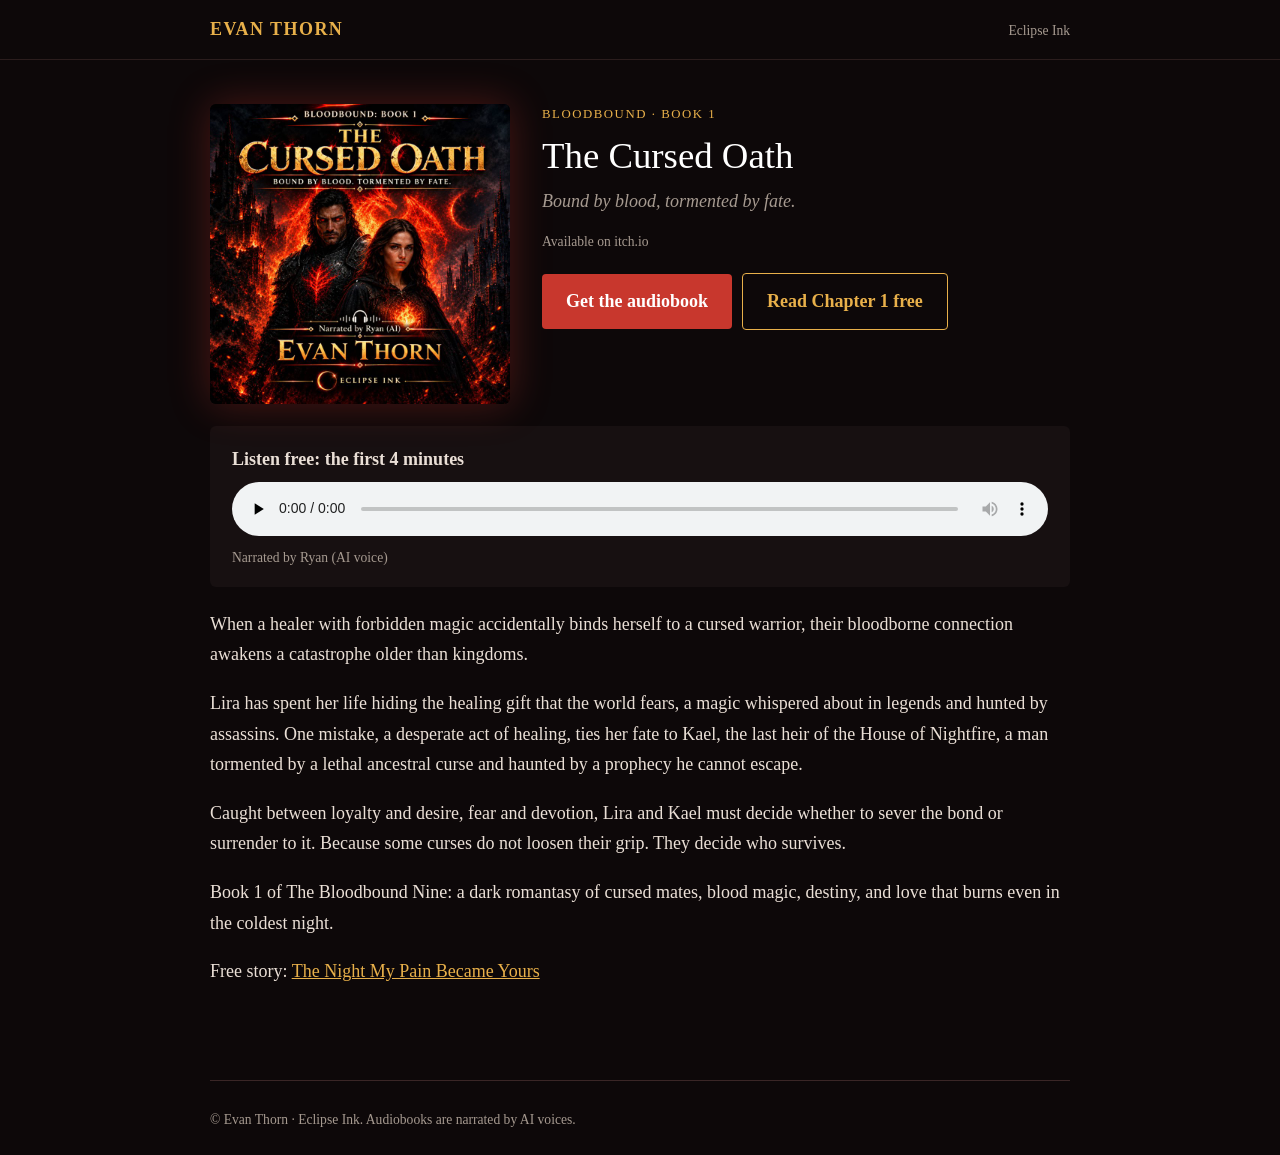
==== the-cursed-oath/index.html @ 76b30fba "Add files via upload" ====
<!doctype html><html lang="en"><head><meta charset="utf-8">
<meta name="viewport" content="width=device-width,initial-scale=1">
<title>The Cursed Oath (Bloodbound, Book 1) by Evan Thorn</title><meta name="description" content="Bound by blood, tormented by fate.">
<meta property="og:title" content="The Cursed Oath (Bloodbound, Book 1) by Evan Thorn"><meta property="og:description" content="Bound by blood, tormented by fate.">
<link rel="stylesheet" href="../style.css"></head><body>
<header class="site"><div class="wrap"><a href="../index.html">Evan Thorn</a><span class="small">Eclipse Ink</span></div></header>
<main class="wrap"><div class="book"><img src="cover.jpg" alt="The Cursed Oath cover">
<div class="info"><div class="series">Bloodbound · Book 1</div><h1>The Cursed Oath</h1>
<div class="tag">Bound by blood, tormented by fate.</div><p class="small">Available on itch.io</p>
<a class="btn" href="https://eclipse-ink.itch.io/the-cursed-oath-audiobook-bloodbound-book-1?utm_source=site&amp;utm_medium=bookpage&amp;utm_campaign=the-cursed-oath">Get the audiobook</a><a class="btn alt" href="chapter-1/index.html">Read Chapter 1 free</a></div></div>
<div class="box"><b>Listen free: the first 4 minutes</b><audio controls preload="none" src="sample.mp3"></audio><div class="small">Narrated by Ryan (AI voice)</div></div><p>When a healer with forbidden magic accidentally binds herself to a cursed warrior, their bloodborne connection awakens a catastrophe older than kingdoms.</p><p>Lira has spent her life hiding the healing gift that the world fears, a magic whispered about in legends and hunted by assassins. One mistake, a desperate act of healing, ties her fate to Kael, the last heir of the House of Nightfire, a man tormented by a lethal ancestral curse and haunted by a prophecy he cannot escape.</p><p>Caught between loyalty and desire, fear and devotion, Lira and Kael must decide whether to sever the bond or surrender to it. Because some curses do not loosen their grip. They decide who survives.</p><p>Book 1 of The Bloodbound Nine: a dark romantasy of cursed mates, blood magic, destiny, and love that burns even in the coldest night.</p><p>Free story: <a href="../stories/the-night-my-pain-became-yours/index.html">The Night My Pain Became Yours</a></p></main>
<footer class="wrap"><hr>© Evan Thorn · Eclipse Ink. Audiobooks are narrated by AI voices.</footer></body></html>
---- style.css ----
:root{--bg:#0d0809;--card:#171011;--gold:#e8b04a;--red:#c8372d;--text:#eadfd6;--mute:#a69a90}
*{box-sizing:border-box}body{margin:0;background:var(--bg);color:var(--text);font:18px/1.7 Georgia,'Times New Roman',serif}
a{color:var(--gold)}.wrap{max-width:900px;margin:0 auto;padding:24px 20px}
header.site{border-bottom:1px solid #2b1d1d}header.site .wrap{display:flex;justify-content:space-between;align-items:baseline;padding:14px 20px}
header.site a{text-decoration:none;font-weight:bold;letter-spacing:.08em;text-transform:uppercase}
h1,h2,h3{font-weight:normal;line-height:1.25;color:#fff}h1{font-size:2.3rem;margin:.2em 0}
.series{color:var(--gold);letter-spacing:.12em;text-transform:uppercase;font-size:.8rem}
.tag{font-style:italic;color:var(--mute)}.book{display:flex;gap:32px;flex-wrap:wrap;margin:20px 0}
.book img{width:300px;max-width:100%;height:auto;border-radius:6px;box-shadow:0 0 40px #c8372d55}.book .info{flex:1;min-width:260px}
.btn{display:inline-block;background:var(--red);color:#fff;padding:12px 24px;border-radius:4px;text-decoration:none;font-weight:bold;margin:6px 10px 6px 0}
.btn.alt{background:transparent;border:1px solid var(--gold);color:var(--gold)}.box{background:var(--card);padding:18px 22px;border-radius:6px;margin:22px 0}
audio{width:100%;margin-top:8px}.small{font-size:.85rem;color:var(--mute)}hr{border:0;border-top:1px solid #3a2626;margin:2em 0}
article p{margin:0 0 1em}article h3{margin:1.6em 0 .6em;color:var(--gold)}
.cards{display:grid;grid-template-columns:repeat(auto-fill,minmax(220px,1fr));gap:22px}.cards a{text-decoration:none;color:var(--text)}
.cards img{width:100%;height:auto;border-radius:6px}input[type=email]{padding:10px;font-size:1rem;width:260px;max-width:100%}
button{padding:10px 18px;font-size:1rem;background:var(--gold);border:0;border-radius:4px;cursor:pointer}footer{color:var(--mute);font-size:.85rem}
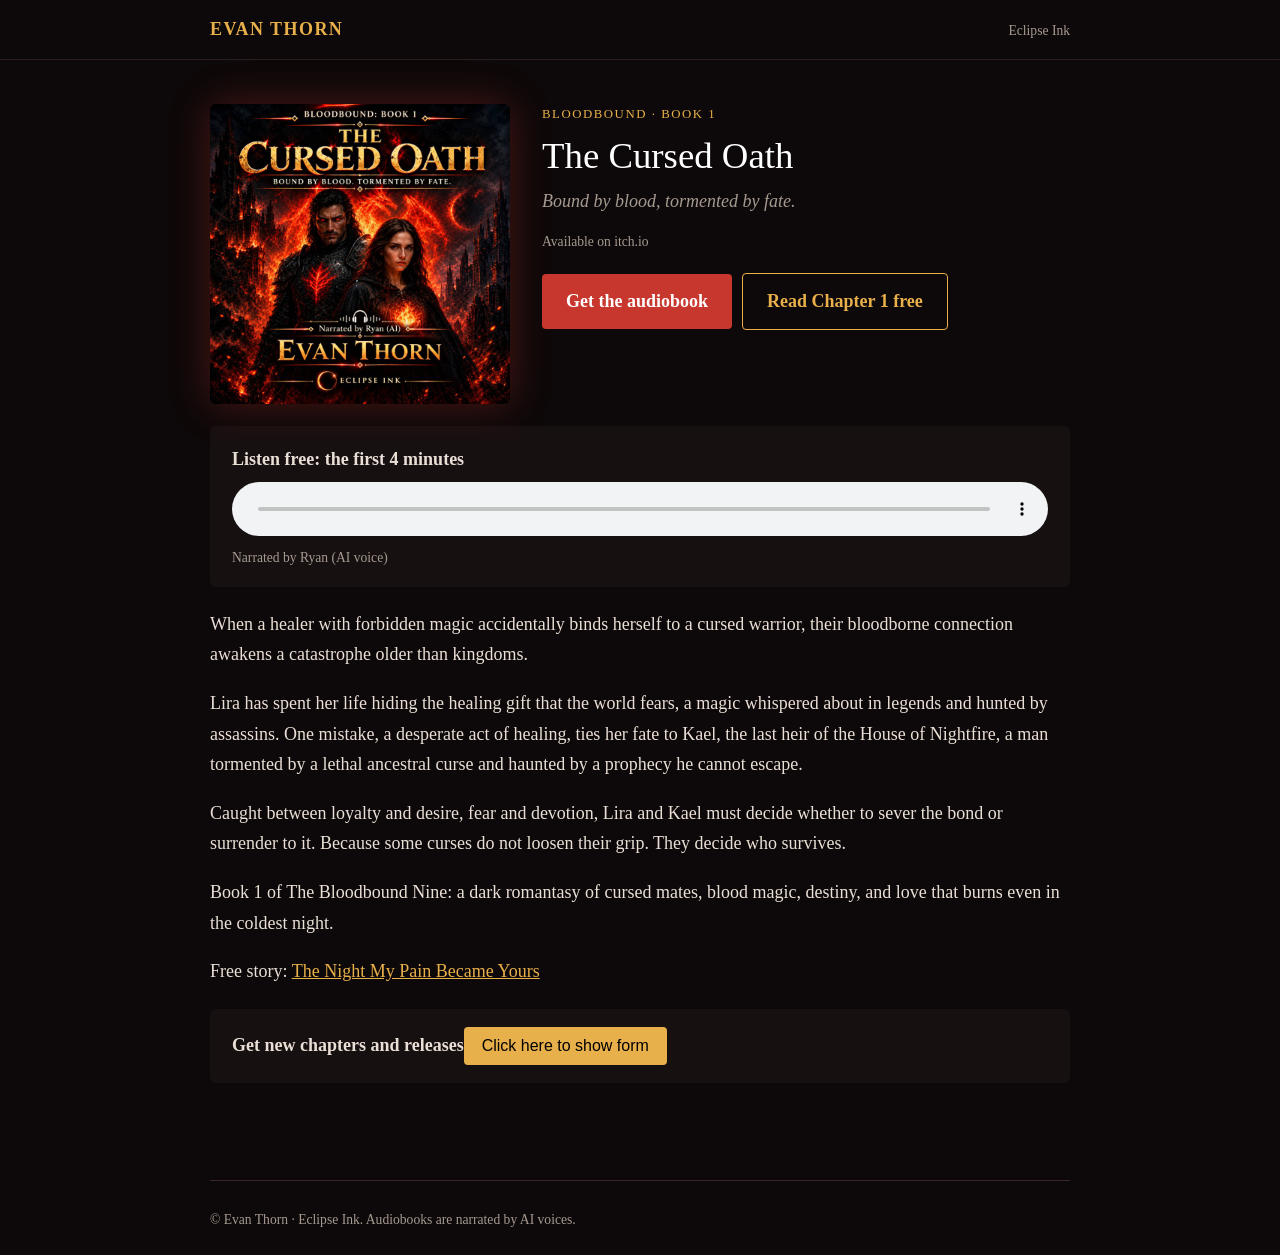
==== commit 95e7aa73: "Add files via upload" ====
--- a/the-cursed-oath/index.html
+++ b/the-cursed-oath/index.html
@@ -2,11 +2,19 @@
 <meta name="viewport" content="width=device-width,initial-scale=1">
 <title>The Cursed Oath (Bloodbound, Book 1) by Evan Thorn</title><meta name="description" content="Bound by blood, tormented by fate.">
 <meta property="og:title" content="The Cursed Oath (Bloodbound, Book 1) by Evan Thorn"><meta property="og:description" content="Bound by blood, tormented by fate.">
-<link rel="stylesheet" href="../style.css"></head><body>
+<link rel="stylesheet" href="../style.css"><!-- MailerLite Universal -->
+<script>
+    (function(w,d,e,u,f,l,n){w[f]=w[f]||function(){(w[f].q=w[f].q||[])
+    .push(arguments);},l=d.createElement(e),l.async=1,l.src=u,
+    n=d.getElementsByTagName(e)[0],n.parentNode.insertBefore(l,n);})
+    (window,document,'script','https://assets.mailerlite.com/js/universal.js','ml');
+    ml('account', '2454336');
+</script>
+<!-- End MailerLite Universal --></head><body>
 <header class="site"><div class="wrap"><a href="../index.html">Evan Thorn</a><span class="small">Eclipse Ink</span></div></header>
 <main class="wrap"><div class="book"><img src="cover.jpg" alt="The Cursed Oath cover">
 <div class="info"><div class="series">Bloodbound · Book 1</div><h1>The Cursed Oath</h1>
 <div class="tag">Bound by blood, tormented by fate.</div><p class="small">Available on itch.io</p>
 <a class="btn" href="https://eclipse-ink.itch.io/the-cursed-oath-audiobook-bloodbound-book-1?utm_source=site&amp;utm_medium=bookpage&amp;utm_campaign=the-cursed-oath">Get the audiobook</a><a class="btn alt" href="chapter-1/index.html">Read Chapter 1 free</a></div></div>
-<div class="box"><b>Listen free: the first 4 minutes</b><audio controls preload="none" src="sample.mp3"></audio><div class="small">Narrated by Ryan (AI voice)</div></div><p>When a healer with forbidden magic accidentally binds herself to a cursed warrior, their bloodborne connection awakens a catastrophe older than kingdoms.</p><p>Lira has spent her life hiding the healing gift that the world fears, a magic whispered about in legends and hunted by assassins. One mistake, a desperate act of healing, ties her fate to Kael, the last heir of the House of Nightfire, a man tormented by a lethal ancestral curse and haunted by a prophecy he cannot escape.</p><p>Caught between loyalty and desire, fear and devotion, Lira and Kael must decide whether to sever the bond or surrender to it. Because some curses do not loosen their grip. They decide who survives.</p><p>Book 1 of The Bloodbound Nine: a dark romantasy of cursed mates, blood magic, destiny, and love that burns even in the coldest night.</p><p>Free story: <a href="../stories/the-night-my-pain-became-yours/index.html">The Night My Pain Became Yours</a></p></main>
+<div class="box"><b>Listen free: the first 4 minutes</b><audio controls preload="none" src="sample.mp3"></audio><div class="small">Narrated by Ryan (AI voice)</div></div><p>When a healer with forbidden magic accidentally binds herself to a cursed warrior, their bloodborne connection awakens a catastrophe older than kingdoms.</p><p>Lira has spent her life hiding the healing gift that the world fears, a magic whispered about in legends and hunted by assassins. One mistake, a desperate act of healing, ties her fate to Kael, the last heir of the House of Nightfire, a man tormented by a lethal ancestral curse and haunted by a prophecy he cannot escape.</p><p>Caught between loyalty and desire, fear and devotion, Lira and Kael must decide whether to sever the bond or surrender to it. Because some curses do not loosen their grip. They decide who survives.</p><p>Book 1 of The Bloodbound Nine: a dark romantasy of cursed mates, blood magic, destiny, and love that burns even in the coldest night.</p><p>Free story: <a href="../stories/the-night-my-pain-became-yours/index.html">The Night My Pain Became Yours</a></p><div class="box"><b>Get new chapters and releases</b><button class="ml-onclick-form" onclick="ml('show', 'gPEW6s', true)">Click here to show form</button></div></main>
 <footer class="wrap"><hr>© Evan Thorn · Eclipse Ink. Audiobooks are narrated by AI voices.</footer></body></html>
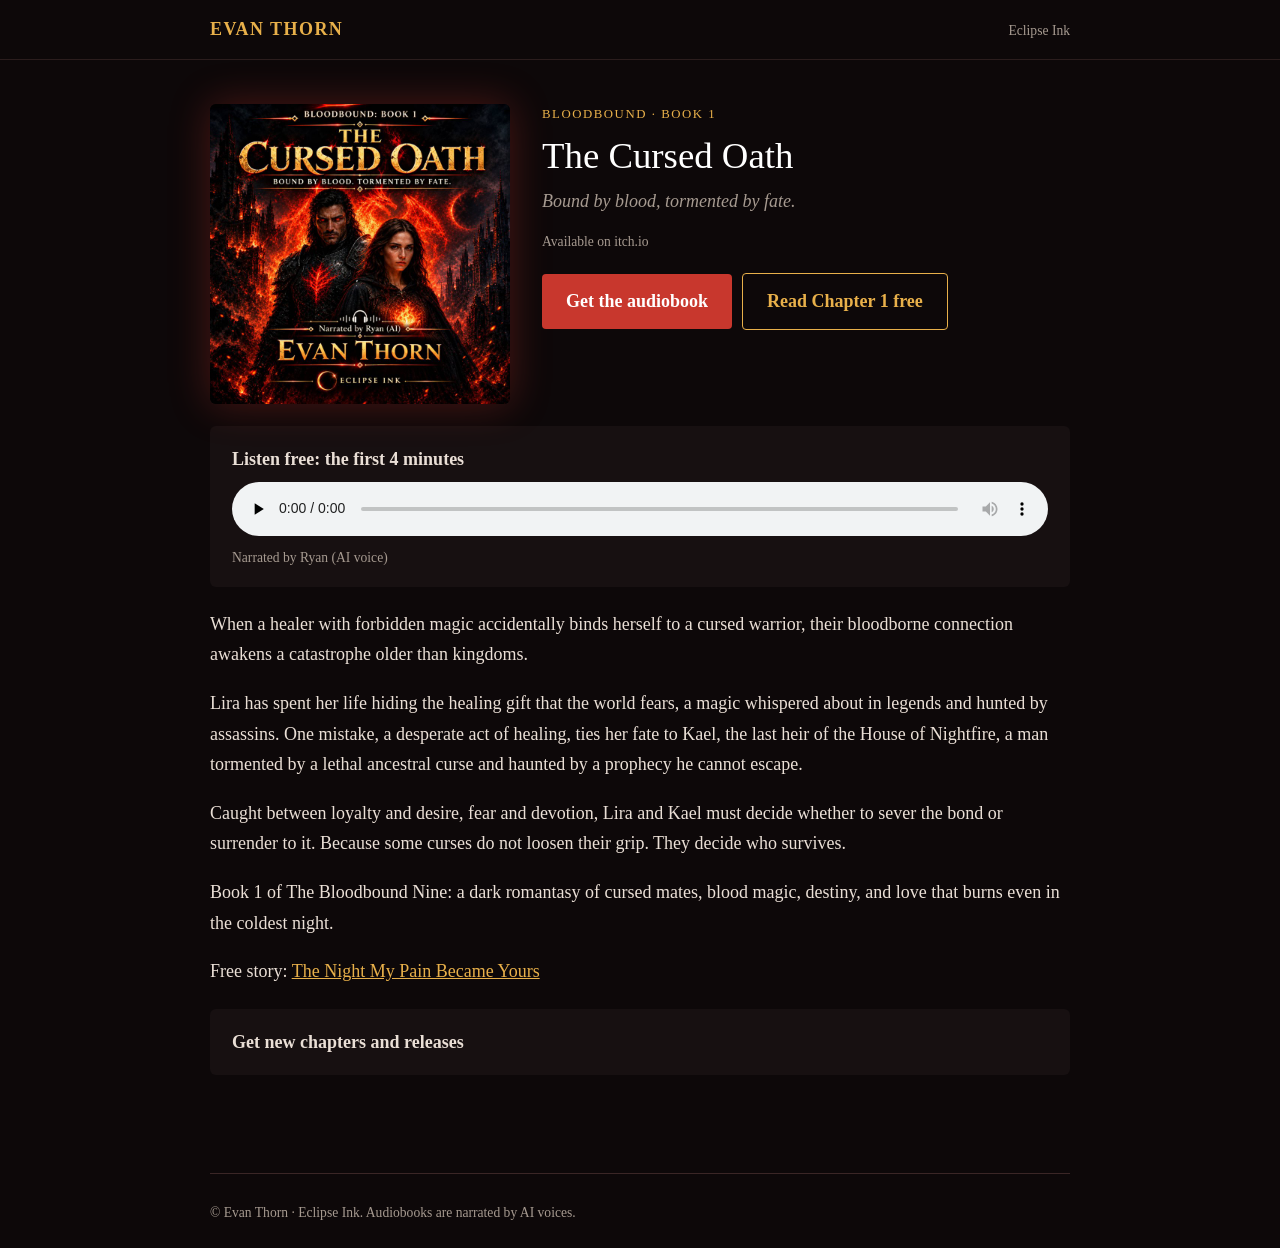
==== commit 97ff519e: "Add files via upload" ====
--- a/the-cursed-oath/index.html
+++ b/the-cursed-oath/index.html
@@ -16,5 +16,5 @@
 <div class="info"><div class="series">Bloodbound · Book 1</div><h1>The Cursed Oath</h1>
 <div class="tag">Bound by blood, tormented by fate.</div><p class="small">Available on itch.io</p>
 <a class="btn" href="https://eclipse-ink.itch.io/the-cursed-oath-audiobook-bloodbound-book-1?utm_source=site&amp;utm_medium=bookpage&amp;utm_campaign=the-cursed-oath">Get the audiobook</a><a class="btn alt" href="chapter-1/index.html">Read Chapter 1 free</a></div></div>
-<div class="box"><b>Listen free: the first 4 minutes</b><audio controls preload="none" src="sample.mp3"></audio><div class="small">Narrated by Ryan (AI voice)</div></div><p>When a healer with forbidden magic accidentally binds herself to a cursed warrior, their bloodborne connection awakens a catastrophe older than kingdoms.</p><p>Lira has spent her life hiding the healing gift that the world fears, a magic whispered about in legends and hunted by assassins. One mistake, a desperate act of healing, ties her fate to Kael, the last heir of the House of Nightfire, a man tormented by a lethal ancestral curse and haunted by a prophecy he cannot escape.</p><p>Caught between loyalty and desire, fear and devotion, Lira and Kael must decide whether to sever the bond or surrender to it. Because some curses do not loosen their grip. They decide who survives.</p><p>Book 1 of The Bloodbound Nine: a dark romantasy of cursed mates, blood magic, destiny, and love that burns even in the coldest night.</p><p>Free story: <a href="../stories/the-night-my-pain-became-yours/index.html">The Night My Pain Became Yours</a></p><div class="box"><b>Get new chapters and releases</b><button class="ml-onclick-form" onclick="ml('show', 'gPEW6s', true)">Click here to show form</button></div></main>
+<div class="box"><b>Listen free: the first 4 minutes</b><audio controls preload="none" src="sample.mp3"></audio><div class="small">Narrated by Ryan (AI voice)</div></div><p>When a healer with forbidden magic accidentally binds herself to a cursed warrior, their bloodborne connection awakens a catastrophe older than kingdoms.</p><p>Lira has spent her life hiding the healing gift that the world fears, a magic whispered about in legends and hunted by assassins. One mistake, a desperate act of healing, ties her fate to Kael, the last heir of the House of Nightfire, a man tormented by a lethal ancestral curse and haunted by a prophecy he cannot escape.</p><p>Caught between loyalty and desire, fear and devotion, Lira and Kael must decide whether to sever the bond or surrender to it. Because some curses do not loosen their grip. They decide who survives.</p><p>Book 1 of The Bloodbound Nine: a dark romantasy of cursed mates, blood magic, destiny, and love that burns even in the coldest night.</p><p>Free story: <a href="../stories/the-night-my-pain-became-yours/index.html">The Night My Pain Became Yours</a></p><div class="box"><b>Get new chapters and releases</b><div class="ml-embedded" data-form="uQVIh5"></div></div></main>
 <footer class="wrap"><hr>© Evan Thorn · Eclipse Ink. Audiobooks are narrated by AI voices.</footer></body></html>
